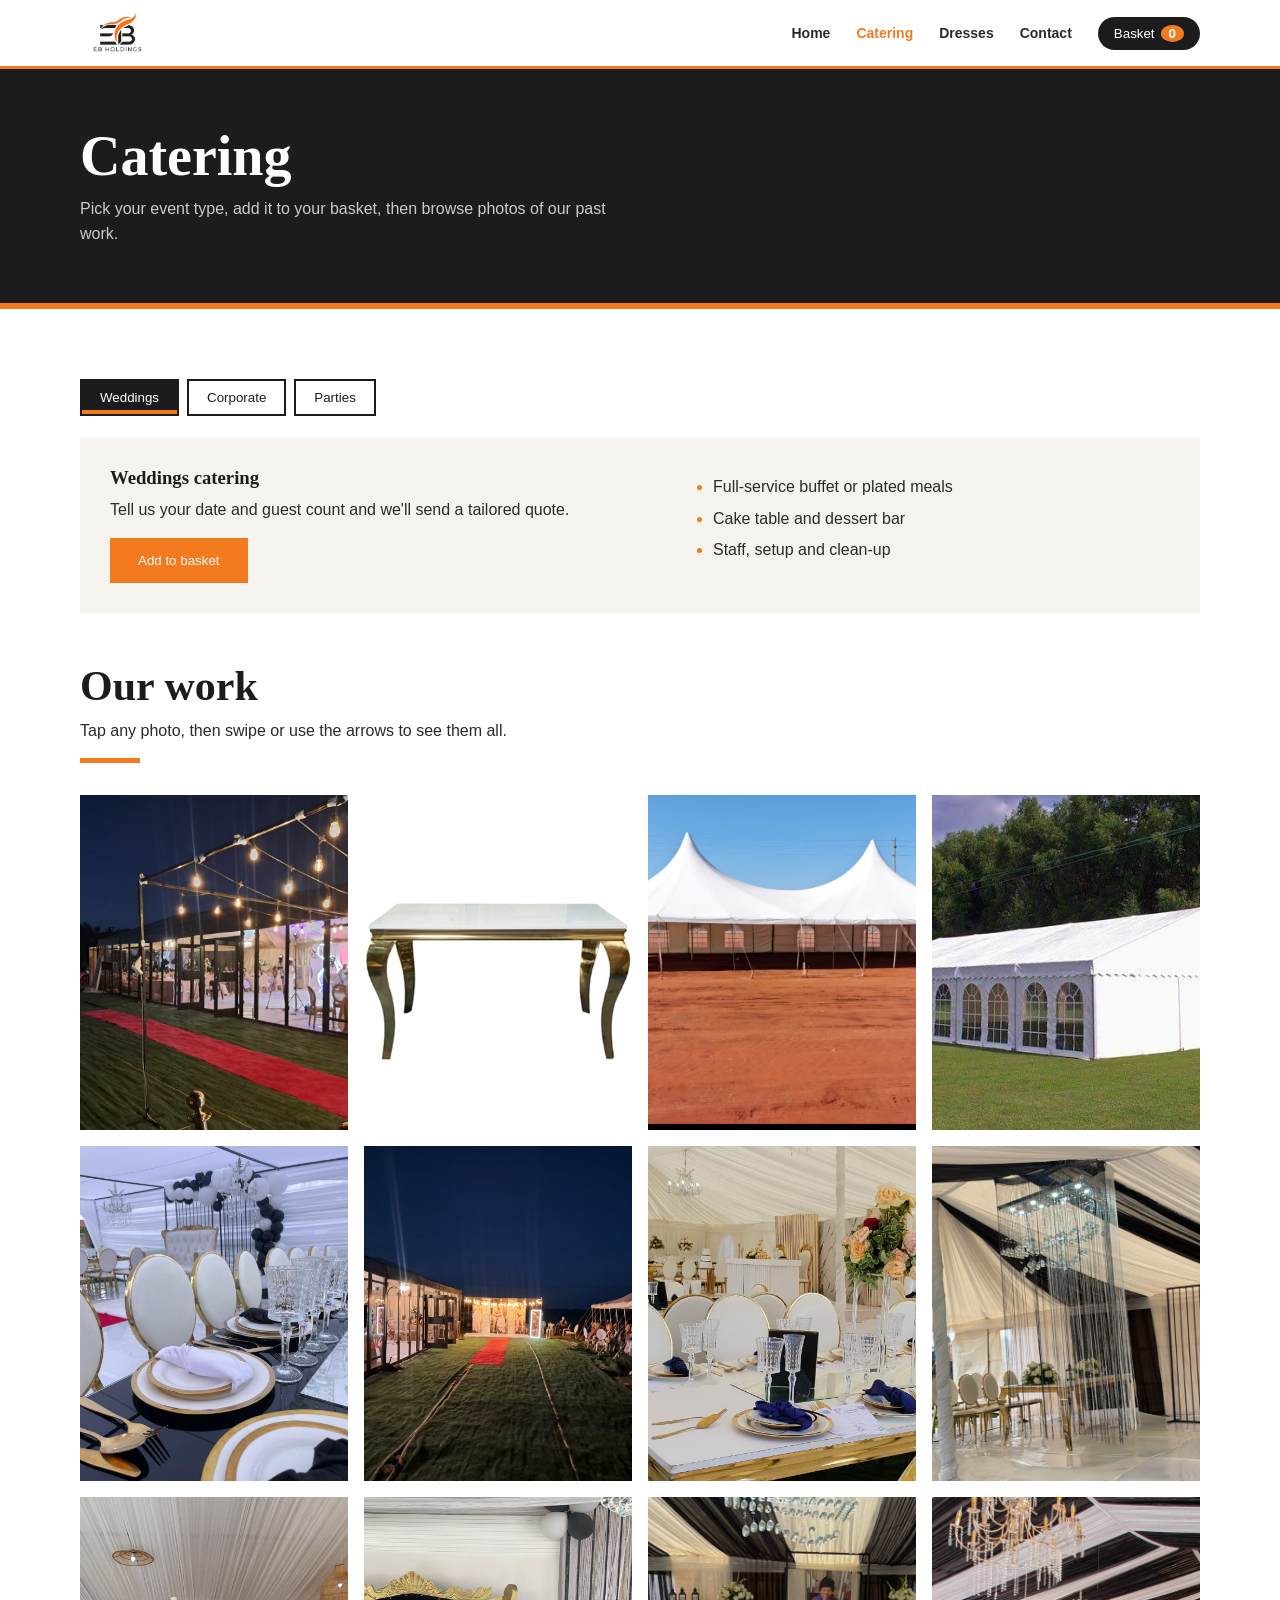
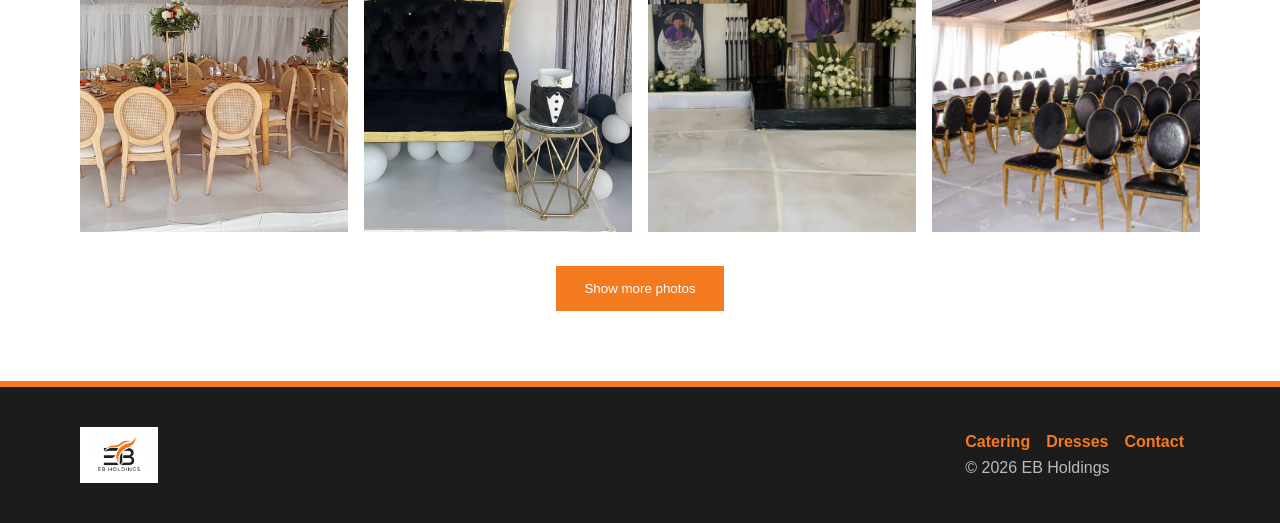
==== catering.html @ 4f42d634 "Add files via upload" ====
<!DOCTYPE html><html lang="en"><head><meta charset="utf-8"><meta name="viewport" content="width=device-width,initial-scale=1"><title>Catering | EB Holdings</title><link rel="stylesheet" href="style.css"></head><body data-page="catering">
<header class="band"><div class="wrap"><h1>Catering</h1><p>Pick your event type, add it to your basket, then browse photos of our past work.</p></div></header>
<section><div class="wrap"><div class="tabs" id="tabs"></div><div class="panel" id="panel"></div><div class="head"><h2>Our work</h2><p>Tap any photo, then swipe or use the arrows to see them all.</p></div><div class="grid" id="cg"></div></div></section>
<script src="app.js"></script></body></html>
---- style.css ----
:root{--o:#F47A20;--od:#d9650f;--k:#1c1c1c;--soft:#f6f3ef}
*{box-sizing:border-box;margin:0}html{scroll-behavior:smooth}
body{font-family:"Montserrat","Segoe UI",Helvetica,Arial,sans-serif;color:#2a2a2a;line-height:1.6;overflow-x:hidden}
a{color:inherit;text-decoration:none}:focus-visible{outline:3px solid var(--o);outline-offset:2px}
h1,h2,h3{font-family:Georgia,serif;line-height:1.12;color:var(--k)}
.wrap{max-width:1160px;margin:auto;padding:0 20px}
.sw{position:fixed;inset:0;z-index:99;pointer-events:none;background:linear-gradient(110deg,var(--o) 0 55%,var(--k) 55%);animation:out .8s ease-out both}
body.leave .sw{animation:in .45s ease-in both}
@keyframes in{from{transform:translateX(100%)}to{transform:none}}
@keyframes out{from{transform:none}to{transform:translateX(-100%)}}
nav{position:sticky;top:0;z-index:20;background:#fff;border-bottom:3px solid var(--o)}
nav .wrap{display:flex;align-items:center;justify-content:space-between;height:66px}
nav img{height:50px;display:block}
nav ul{display:flex;gap:26px;list-style:none;font-weight:600;font-size:14px;align-items:center}
nav ul a:hover,nav ul a.on{color:var(--o)}
.bk{background:var(--k);color:#fff;border:0;padding:9px 16px;font:700 13px inherit;font-family:inherit;cursor:pointer;border-radius:30px}
.bk b{background:var(--o);border-radius:50%;padding:1px 8px;margin-left:6px}
.burger{display:none;background:none;border:0;font-size:28px;cursor:pointer}
.btn{display:inline-block;background:var(--o);color:#fff;font:700 15px inherit;font-family:inherit;padding:13px 26px;border:2px solid var(--o);cursor:pointer;transition:.2s}
.btn:hover{background:var(--od)}.btn.g{background:transparent;color:#fff;border-color:#fff}.btn.g:hover{background:#fff;color:var(--k)}
.btn.s{padding:9px 14px;font-size:13px}
.hero{background:var(--k);color:#fff;position:relative;overflow:hidden;padding:80px 0 90px}
.hero::before{content:"";position:absolute;right:-140px;top:-90px;width:540px;height:760px;background:var(--o);border-radius:100% 0 100% 0;transform:rotate(18deg)}
.hero .wrap{position:relative;display:grid;grid-template-columns:1.1fr .9fr;gap:40px;align-items:center}
.hero h1{color:#fff;font-size:clamp(40px,6.5vw,76px);letter-spacing:-1.5px}
.hero p{max-width:470px;margin:20px 0 30px;color:#ddd;font-size:17px}
.logocard{background:#fff;padding:22px;box-shadow:12px 12px 0 var(--k);transform:rotate(-2deg)}.logocard img{width:100%;display:block}
.band{background:var(--k);color:#fff;padding:56px 0;border-bottom:6px solid var(--o)}.band h1{color:#fff;font-size:clamp(34px,5vw,56px)}.band p{color:#ccc;max-width:560px;margin-top:8px}
section{padding:70px 0}
.head{max-width:580px;margin-bottom:32px}.head h2{font-size:clamp(28px,4vw,42px);margin-bottom:8px}
.head::after{content:"";display:block;width:60px;height:5px;background:var(--o);margin-top:14px}
.split{display:grid;grid-template-columns:1fr 1fr}
.split a{padding:70px 40px;min-height:300px;display:flex;flex-direction:column;justify-content:flex-end;transition:.3s}
.split a:first-child{background:var(--k);color:#fff}.split a:last-child{background:var(--o);color:#fff}
.split a:hover{padding-bottom:90px}.split h2{color:#fff;font-size:42px}.split span{font-weight:700;margin-top:10px}
.quiz{background:var(--soft)}.opts{display:flex;gap:10px;flex-wrap:wrap;margin-bottom:24px}
.opt{background:#fff;border:2px solid var(--k);padding:12px 20px;font:700 15px inherit;font-family:inherit;cursor:pointer}
.opt:hover,.opt[aria-pressed=true]{background:var(--k);color:#fff;box-shadow:inset 0 -4px 0 var(--o)}
.res{background:var(--k);color:#fff;padding:30px;border-left:8px solid var(--o);display:none;max-width:760px;animation:pop .4s}
.res.on{display:block}.res h3{color:var(--o);font-size:26px;margin-bottom:6px}.res .row{display:flex;gap:10px;flex-wrap:wrap;margin-top:18px}
@keyframes pop{from{opacity:0;transform:translateY(14px)}}
.tabs{display:flex;gap:8px;flex-wrap:wrap;margin-bottom:22px}
.tab{background:#fff;color:var(--k);border:2px solid var(--k);padding:9px 18px;font:700 14px inherit;font-family:inherit;cursor:pointer}
.tab[aria-selected=true]{background:var(--k);color:#fff;box-shadow:inset 0 -4px 0 var(--o)}
.dark .tab{background:transparent;color:#fff;border-color:#fff}.dark .tab[aria-selected=true]{background:var(--o);border-color:var(--o);box-shadow:none}
.panel{display:grid;grid-template-columns:1fr 1fr;gap:30px;background:var(--soft);padding:30px;margin-bottom:50px}
.panel li{margin:6px 0;margin-left:18px}.panel li::marker{color:var(--o)}
.grid{display:grid;grid-template-columns:repeat(auto-fill,minmax(230px,1fr));gap:16px}
.tile{position:relative;aspect-ratio:4/5;background:linear-gradient(150deg,var(--k) 55%,var(--o));color:#fff;overflow:hidden;cursor:zoom-in;display:flex;align-items:flex-end;padding:12px;font-weight:600;font-size:14px}
.tile img{position:absolute;inset:0;width:100%;height:100%;object-fit:cover;transition:transform .4s}.tile:hover img{transform:scale(1.06)}
.card{background:#fff;color:#2a2a2a}.card .i{padding:14px 16px 16px}.card h3{font-size:18px}.card small{color:#777;display:block}.card b{color:var(--od);display:block;margin:4px 0 10px}
.more{text-align:center;margin-top:34px}
.dark{background:var(--k);color:#fff}.dark h2{color:#fff}
form{display:grid;grid-template-columns:1fr 1fr;gap:16px;max-width:780px}.full{grid-column:1/-1}
label{font-weight:600;font-size:14px;display:block;margin-bottom:4px}
input,select,textarea{width:100%;padding:12px;border:2px solid #ccc;font:inherit;background:#fff}input:focus,select:focus,textarea:focus{border-color:var(--o);outline:0}
footer{background:var(--k);color:#bbb;padding:40px 0;border-top:6px solid var(--o)}
footer .wrap{display:flex;justify-content:space-between;align-items:center;gap:20px;flex-wrap:wrap}footer img{height:56px;background:#fff;padding:6px}
footer a{color:var(--o);font-weight:600;margin-right:16px}
.lb{position:fixed;inset:0;background:rgba(0,0,0,.93);display:none;align-items:center;justify-content:center;z-index:60}
.lb.on{display:flex}.lb img{max-width:92vw;max-height:84vh}.lb .t{width:min(88vw,480px);cursor:default}
.lb button{position:absolute;background:none;border:0;color:#fff;font-size:44px;cursor:pointer;padding:12px}
.lb .x{top:6px;right:10px}.lb .p{left:6px}.lb .n{right:6px}.lb .c{position:absolute;bottom:14px;color:#ddd;font-size:14px;text-align:center;width:100%}
.dr{position:fixed;top:0;right:0;bottom:0;width:min(380px,100%);background:#fff;z-index:70;transform:translateX(105%);transition:.3s;padding:24px;display:flex;flex-direction:column;border-left:6px solid var(--o)}
.dr.on{transform:none}.dr h3{font-size:24px;margin-bottom:12px}.dr ul{list-style:none;padding:0;overflow:auto;flex:1}
.dr li{display:flex;justify-content:space-between;gap:10px;padding:10px 0;border-bottom:1px solid #eee}.dr li button{background:none;border:0;color:var(--od);font-weight:700;cursor:pointer}
.toast{position:fixed;bottom:20px;left:50%;transform:translateX(-50%);background:var(--k);color:#fff;border-left:5px solid var(--o);padding:12px 20px;display:none;z-index:80}
@media(max-width:800px){.hero .wrap,.split,.panel,form{grid-template-columns:1fr}.logocard{order:-1;max-width:300px}.hero::before{width:300px;height:420px}
.burger{display:block}nav ul{display:none;position:absolute;top:69px;left:0;right:0;background:#fff;flex-direction:column;padding:18px;gap:14px;border-bottom:3px solid var(--o)}nav ul.open{display:flex}section{padding:50px 0}}
@media(prefers-reduced-motion:reduce){*{animation:none!important;transition:none!important}}
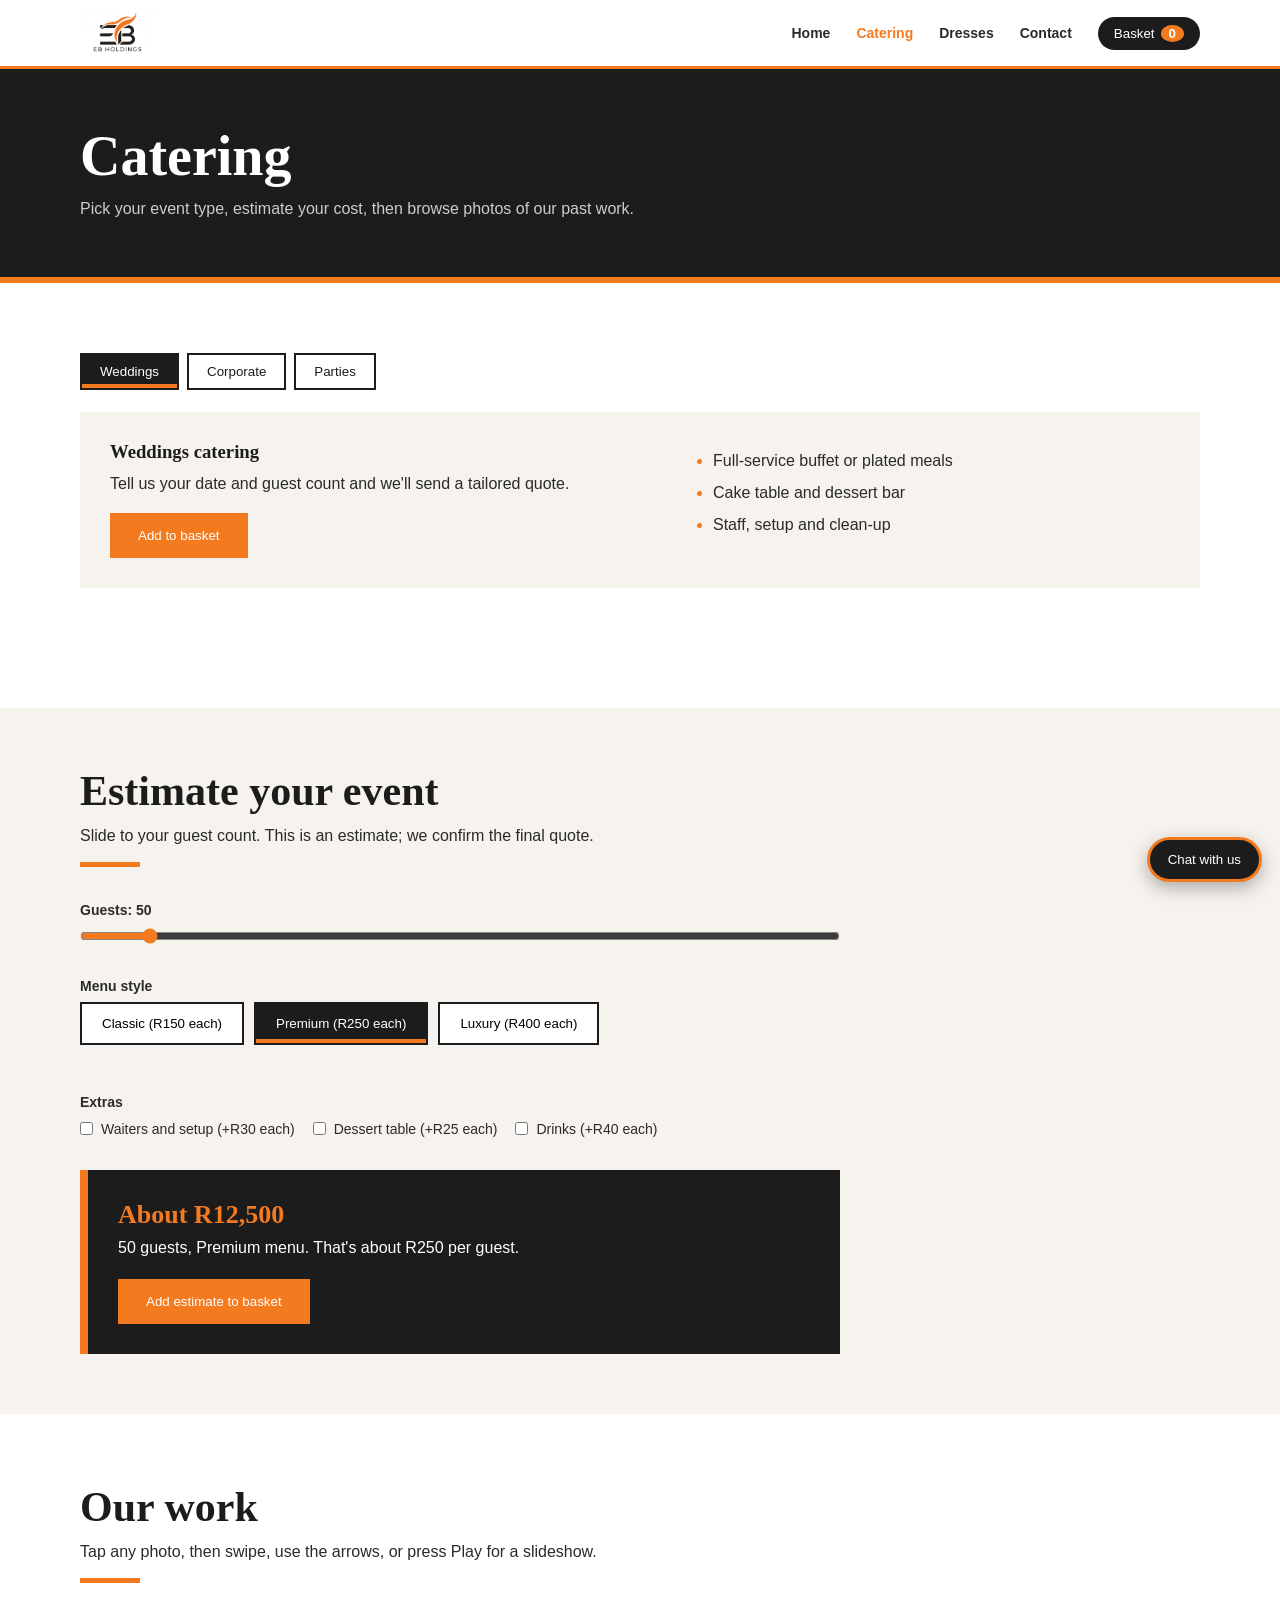
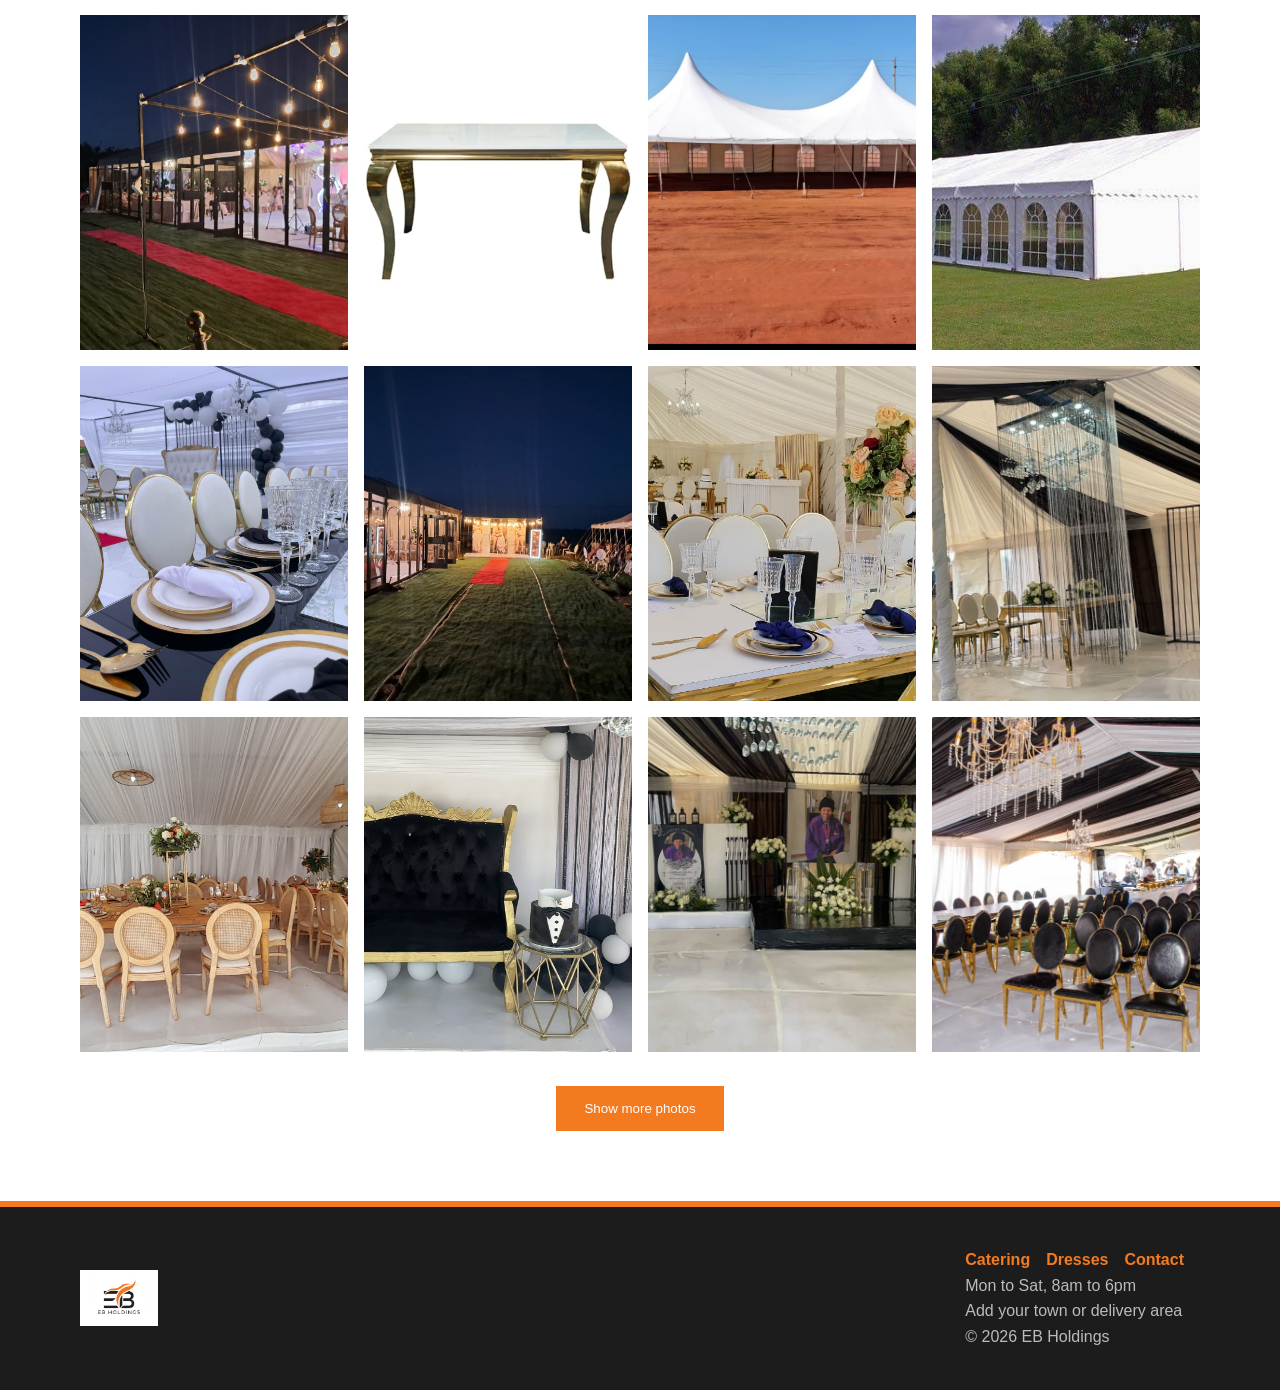
==== commit 98975533: "Add files via upload" ====
--- a/catering.html
+++ b/catering.html
@@ -1,4 +1,6 @@
-<!DOCTYPE html><html lang="en"><head><meta charset="utf-8"><meta name="viewport" content="width=device-width,initial-scale=1"><title>Catering | EB Holdings</title><link rel="stylesheet" href="style.css"></head><body data-page="catering">
-<header class="band"><div class="wrap"><h1>Catering</h1><p>Pick your event type, add it to your basket, then browse photos of our past work.</p></div></header>
-<section><div class="wrap"><div class="tabs" id="tabs"></div><div class="panel" id="panel"></div><div class="head"><h2>Our work</h2><p>Tap any photo, then swipe or use the arrows to see them all.</p></div><div class="grid" id="cg"></div></div></section>
-<script src="app.js"></script></body></html>+<!DOCTYPE html><html lang="en"><head><meta charset="utf-8"><meta name="viewport" content="width=device-width,initial-scale=1"><title>Catering | EB Holdings</title><link rel="stylesheet" href="style.css"></head><body data-page="catering"><div class="ld" id="ld"><div class="pl"></div><div class="pr"></div><div class="mid" id="mid"><svg class="fl" viewBox="0 0 100 120"><path d="M8 104C28 44 68 52 96 6 86 56 60 78 36 114 42 84 26 74 8 104Z"/></svg><b>EB</b><p id="ldt">Loading</p><div class="bar"><i id="ldb"></i></div><em id="ldp">0%</em><small>Tap anywhere for sparks</small></div></div><noscript><style>.ld{display:none}</style></noscript>
+<header class="band"><div class="wrap"><h1>Catering</h1><p>Pick your event type, estimate your cost, then browse photos of our past work.</p></div></header>
+<section><div class="wrap"><div class="tabs" id="tabs"></div><div class="panel" id="panel"></div></div></section>
+<section class="quiz" style="padding:60px 0"><div class="wrap"><div class="head"><h2>Estimate your event</h2><p>Slide to your guest count. This is an estimate; we confirm the final quote.</p></div><div class="calc"><div><label>Guests: <b id="gv">50</b></label><input type="range" id="gs" min="10" max="500" step="5" value="50" aria-label="Guests"></div><div><label>Menu style</label><div class="opts" id="tiers"></div></div><div><label>Extras</label><div class="ex" id="ext"></div></div><div class="res on" id="est"></div></div></div></section>
+<section><div class="wrap"><div class="head"><h2>Our work</h2><p>Tap any photo, then swipe, use the arrows, or press Play for a slideshow.</p></div><div class="grid" id="cg"></div></div></section>
+<script src="config.js"></script><script src="app.js"></script></body></html>
--- a/style.css
+++ b/style.css
@@ -4,10 +4,6 @@
 a{color:inherit;text-decoration:none}:focus-visible{outline:3px solid var(--o);outline-offset:2px}
 h1,h2,h3{font-family:Georgia,serif;line-height:1.12;color:var(--k)}
 .wrap{max-width:1160px;margin:auto;padding:0 20px}
-.sw{position:fixed;inset:0;z-index:99;pointer-events:none;background:linear-gradient(110deg,var(--o) 0 55%,var(--k) 55%);animation:out .8s ease-out both}
-body.leave .sw{animation:in .45s ease-in both}
-@keyframes in{from{transform:translateX(100%)}to{transform:none}}
-@keyframes out{from{transform:none}to{transform:translateX(-100%)}}
 nav{position:sticky;top:0;z-index:20;background:#fff;border-bottom:3px solid var(--o)}
 nav .wrap{display:flex;align-items:center;justify-content:space-between;height:66px}
 nav img{height:50px;display:block}
@@ -68,3 +64,27 @@
 @media(max-width:800px){.hero .wrap,.split,.panel,form{grid-template-columns:1fr}.logocard{order:-1;max-width:300px}.hero::before{width:300px;height:420px}
 .burger{display:block}nav ul{display:none;position:absolute;top:69px;left:0;right:0;background:#fff;flex-direction:column;padding:18px;gap:14px;border-bottom:3px solid var(--o)}nav ul.open{display:flex}section{padding:50px 0}}
 @media(prefers-reduced-motion:reduce){*{animation:none!important;transition:none!important}}
+
+.ld{position:fixed;inset:0;z-index:99;display:grid;place-items:center;overflow:hidden}
+.ld .pl,.ld .pr{position:absolute;top:0;bottom:0;width:50.3%;background:var(--k);transition:transform .6s cubic-bezier(.77,0,.18,1)}
+.ld .pl{left:0;border-right:4px solid var(--o)}.ld .pr{right:0;border-left:4px solid var(--o)}
+.ld.open .pl{transform:translateX(-101%)}.ld.open .pr{transform:translateX(101%)}.ld.open{pointer-events:none}
+.ld .mid{position:relative;text-align:center;color:#fff;transition:opacity .3s,transform .25s}.ld.open .mid{opacity:0}
+.fl{width:90px;height:108px;overflow:visible}.fl path{fill:var(--o);fill-opacity:0;stroke:var(--o);stroke-width:2.5;stroke-dasharray:420;stroke-dashoffset:420;animation:dr 1s ease forwards,gl 1.2s .9s ease-in-out infinite alternate}
+@keyframes dr{to{stroke-dashoffset:0;fill-opacity:1}}@keyframes gl{to{filter:drop-shadow(0 0 14px var(--o))}}
+.mid b{display:block;font:700 34px Georgia,serif;letter-spacing:6px;margin-top:6px}.mid p{color:#ddd;margin:6px 0 14px;min-height:26px;font-size:17px}
+.mid .bar{width:220px;height:6px;background:#333;margin:auto}.mid .bar i{display:block;height:100%;width:0;background:var(--o);transition:width .06s}
+.mid em{display:block;font:700 15px inherit;margin-top:8px;color:var(--o);font-style:normal}.mid small{display:block;color:#888;margin-top:14px;font-size:12px}
+.sp{position:absolute;width:9px;height:9px;border-radius:50%;background:var(--o);animation:sp .9s ease-out forwards;pointer-events:none}@keyframes sp{to{transform:translate(var(--dx),var(--dy));opacity:0}}
+.pg{position:absolute;left:0;bottom:-3px;height:3px;width:0;background:var(--k)}
+.fab{position:fixed;right:18px;bottom:18px;z-index:40;background:var(--k);color:#fff;border:3px solid var(--o);border-radius:50px;padding:12px 18px;font:700 14px inherit;font-family:inherit;cursor:pointer;box-shadow:0 6px 18px rgba(0,0,0,.3)}.fab:hover{background:var(--o)}
+.rail{display:flex;gap:14px;overflow-x:auto;scroll-snap-type:x mandatory;padding-bottom:14px}.rail .tile{flex:0 0 220px;scroll-snap-align:start}
+.rh{display:flex;justify-content:space-between;align-items:end;gap:12px;flex-wrap:wrap}.rh a{color:var(--od);font-weight:700}
+.calc{display:grid;gap:22px;max-width:760px}.calc input[type=range]{padding:0;accent-color:var(--o)}.ex label{display:inline-flex;gap:8px;align-items:center;margin:0 18px 8px 0;font-weight:500}.ex input{width:auto}
+.bar2{display:flex;gap:10px;flex-wrap:wrap;margin-bottom:18px}.bar2 input{max-width:260px}.bar2 select{width:auto}.bar2 .tab{background:transparent;color:#fff;border-color:#fff}
+.card{position:relative}.hrt{position:absolute;top:8px;right:10px;background:rgba(28,28,28,.75);color:var(--o);border:0;width:38px;height:38px;border-radius:50%;font-size:22px;cursor:pointer;z-index:2}
+.card .r{display:flex;gap:8px}.card .r select{width:76px;padding:8px}.card .r .btn{flex:1}
+details{border-bottom:1px solid #ddd;padding:14px 0;max-width:760px}summary{font-weight:700;cursor:pointer}details p{margin-top:8px}
+.lb .c button{position:static;font-size:13px;padding:8px 14px;margin:0 4px;background:var(--o);border:2px solid var(--o);color:#fff;font-family:inherit;font-weight:700}
+.info{display:flex;gap:30px;flex-wrap:wrap;margin-bottom:34px}.info div{border-left:5px solid var(--o);padding-left:12px}
+@media(prefers-reduced-motion:reduce){.fl path{stroke-dashoffset:0;fill-opacity:1}}
